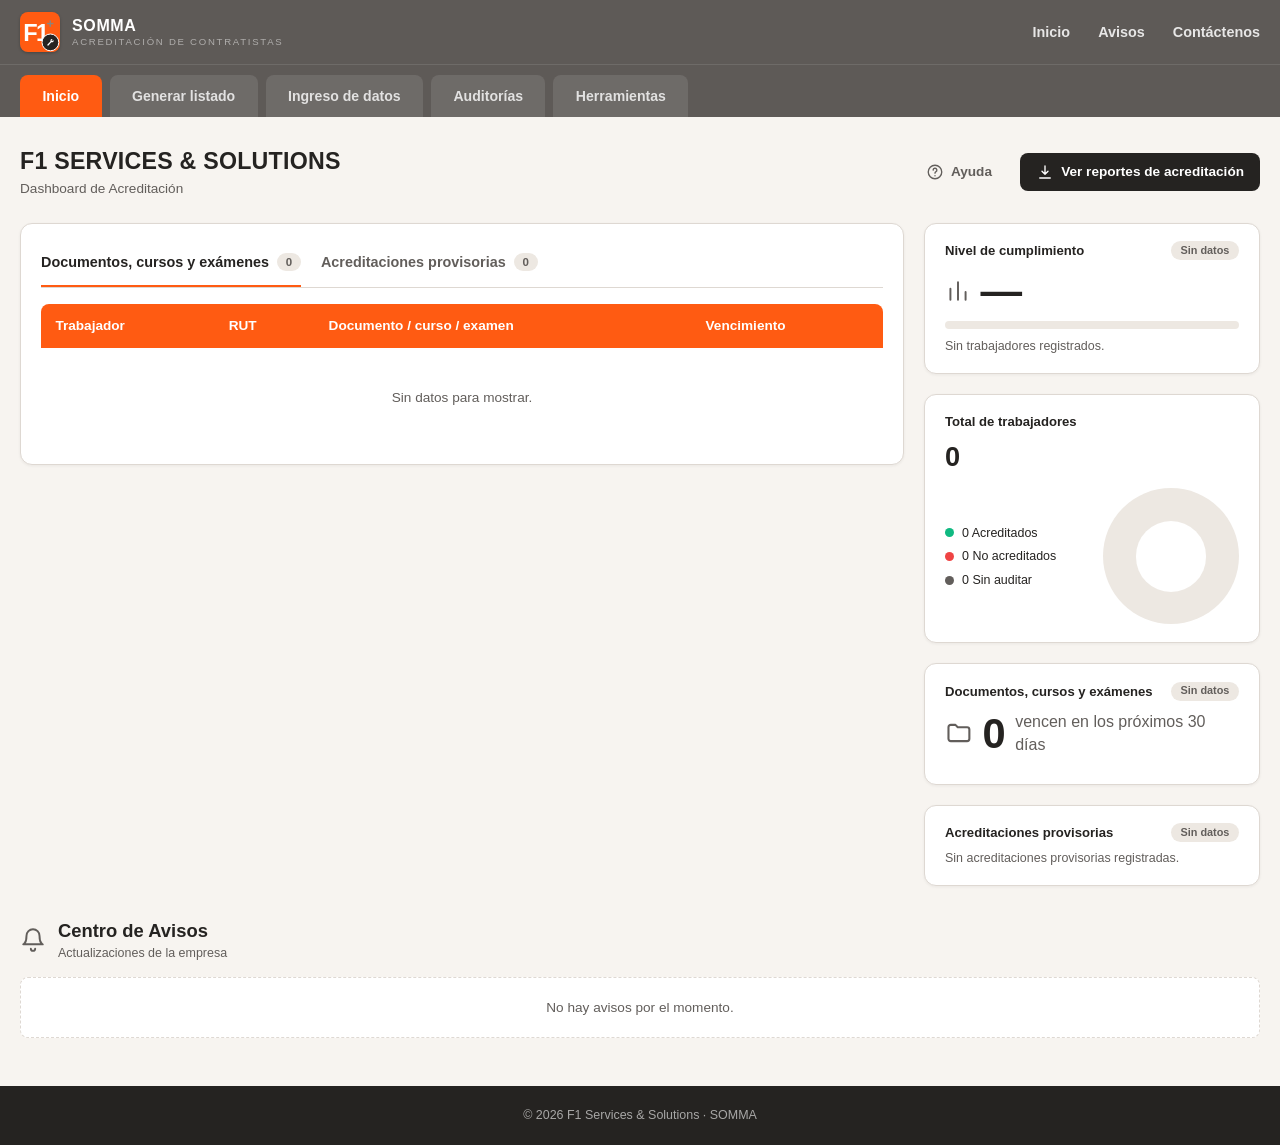
==== index.html @ 32b2124d "Agrega página Ingreso de trabajadores con formulario validado Formulario con apellidos, nombres, DNI" ====
<!doctype html>
<html lang="es">
<head>
  <meta charset="utf-8">
  <meta name="viewport" content="width=device-width, initial-scale=1">
  <title>SOMMA | Dashboard de Acreditación</title>
  <meta name="description" content="Dashboard de acreditación de F1 Services & Solutions.">
  <link rel="icon" href="assets/logo.svg" type="image/svg+xml">
  <link rel="stylesheet" href="css/styles.css">
</head>
<body>
  <header class="topbar">
    <div class="topbar-inner">
      <a class="brand" href="#inicio">
        <img src="assets/logo.svg" alt="F1+" width="40" height="40">
        <span class="brand-text">
          <strong>SOMMA</strong>
          <small>Acreditación de contratistas</small>
        </span>
      </a>
      <button class="menu-toggle" aria-label="Abrir menú" aria-expanded="false" aria-controls="menu">
        <svg viewBox="0 0 24 24" width="24" height="24" fill="none" stroke="currentColor" stroke-width="1.8" stroke-linecap="round"><path d="M4 7h16M4 12h16M4 17h16"/></svg>
      </button>
      <nav class="toplinks" aria-label="Enlaces generales">
        <a href="#inicio">Inicio</a>
        <a href="#avisos">Avisos</a>
        <a href="#contacto">Contáctenos</a>
      </nav>
    </div>
    <nav class="tabsbar" id="menu" aria-label="Menú principal">
      <a href="#inicio" class="tab active" aria-current="page">Inicio</a>
      <a href="generar-listado.html" class="tab">Generar listado</a>
      <a href="ingreso-datos.html" class="tab">Ingreso de datos</a>
      <a href="#" class="tab">Auditorías</a>
      <a href="#" class="tab">Herramientas</a>
    </nav>
  </header>

  <main id="inicio">
    <div class="page-head">
      <div>
        <h1>F1 SERVICES &amp; SOLUTIONS</h1>
        <p>Dashboard de Acreditación</p>
      </div>
      <div class="page-actions">
        <button type="button" class="btn-ghost" id="btn-ayuda">
          <svg viewBox="0 0 24 24" width="18" height="18" fill="none" stroke="currentColor" stroke-width="1.8" stroke-linecap="round" stroke-linejoin="round"><circle cx="12" cy="12" r="9"/><path d="M9.5 9.5a2.5 2.5 0 1 1 3.5 2.3c-.7.4-1 .9-1 1.7M12 17h.01"/></svg>
          Ayuda
        </button>
        <button type="button" class="btn-dark" id="btn-reportes">
          <svg viewBox="0 0 24 24" width="18" height="18" fill="none" stroke="currentColor" stroke-width="1.8" stroke-linecap="round" stroke-linejoin="round"><path d="M12 4v11m0 0-4-4m4 4 4-4M5 20h14"/></svg>
          Ver reportes de acreditación
        </button>
      </div>
    </div>

    <div class="grid">
      <section class="card main-card" aria-labelledby="tab-docs">
        <div class="tabs" role="tablist">
          <button role="tab" id="tab-docs" class="tabbtn active" aria-selected="true" aria-controls="panel-docs">
            Documentos, cursos y exámenes <span class="pill pill-red" id="count-docs">0</span>
          </button>
          <button role="tab" id="tab-prov" class="tabbtn" aria-selected="false" aria-controls="panel-prov">
            Acreditaciones provisorias <span class="pill pill-muted" id="count-prov">0</span>
          </button>
        </div>

        <div id="panel-docs" role="tabpanel" aria-labelledby="tab-docs">
          <div class="table-wrap">
            <table>
              <thead>
                <tr><th>Trabajador</th><th>RUT</th><th>Documento / curso / examen</th><th>Vencimiento</th></tr>
              </thead>
              <tbody id="docs-body"></tbody>
            </table>
          </div>
        </div>

        <div id="panel-prov" role="tabpanel" aria-labelledby="tab-prov" hidden>
          <p class="empty">No hay acreditaciones provisorias pendientes.</p>
        </div>
      </section>

      <aside class="side" aria-label="Indicadores">
        <article class="card kpi">
          <header><h2>Nivel de cumplimiento</h2><span class="badge" id="nivel-badge"></span></header>
          <div class="kpi-big">
            <svg viewBox="0 0 24 24" width="26" height="26" fill="none" stroke="currentColor" stroke-width="1.8" stroke-linecap="round" aria-hidden="true"><path d="M5 20V10M12 20V4M19 20v-7"/></svg>
            <strong id="nivel-valor">0%</strong>
          </div>
          <div class="bar" role="progressbar" aria-label="Nivel de cumplimiento" aria-valuemin="0" aria-valuemax="100" id="nivel-bar"><span id="nivel-fill"></span></div>
          <p class="muted small" id="nivel-detalle"></p>
        </article>

        <article class="card kpi">
          <h2>Total de trabajadores</h2>
          <p class="kpi-num" id="total-trab">0</p>
          <div class="donut-row">
            <ul class="legend" id="legend"></ul>
            <div class="donut" id="donut" role="img" aria-label="Distribución de trabajadores"></div>
          </div>
        </article>

        <article class="card kpi">
          <header><h2>Documentos, cursos y exámenes</h2><span class="badge sin-datos" id="docs-badge">Sin datos</span></header>
          <div class="kpi-big">
            <svg viewBox="0 0 24 24" width="28" height="28" fill="none" stroke="currentColor" stroke-width="1.8" stroke-linecap="round" stroke-linejoin="round" aria-hidden="true"><path d="M3 7a2 2 0 0 1 2-2h4l2 2h8a2 2 0 0 1 2 2v8a2 2 0 0 1-2 2H5a2 2 0 0 1-2-2V7Z"/></svg>
            <strong id="docs-total">0</strong>
            <span class="muted">vencen en los próximos 30 días</span>
          </div>
          <p class="alert" id="docs-alert"></p>
        </article>

        <article class="card kpi">
          <header><h2>Acreditaciones provisorias</h2><span class="badge sin-datos">Sin datos</span></header>
          <p class="muted small">Sin acreditaciones provisorias registradas.</p>
        </article>
      </aside>
    </div>

    <section class="avisos" id="avisos" aria-labelledby="avisos-title">
      <div class="avisos-head">
        <svg viewBox="0 0 24 24" width="26" height="26" fill="none" stroke="currentColor" stroke-width="1.8" stroke-linecap="round" stroke-linejoin="round" aria-hidden="true"><path d="M6 8a6 6 0 1 1 12 0c0 7 3 8 3 8H3s3-1 3-8M10 20a2 2 0 0 0 4 0"/></svg>
        <div>
          <h2 id="avisos-title">Centro de Avisos</h2>
          <p class="muted small">Actualizaciones de la empresa</p>
        </div>
      </div>
      <ul class="aviso-list" id="aviso-list"></ul>
    </section>
  </main>

  <footer class="footer" id="contacto">
    <p>&copy; <span id="year"></span> F1 Services &amp; Solutions · SOMMA</p>
  </footer>

  <script src="js/common.js"></script>
  <script src="js/main.js"></script>
</body>
</html>
---- css/styles.css ----
/* Paleta tomada de inventario-ti (F1+) */
:root {
  --f1-orange: #ff5b12;
  --f1-orange-dark: #e14e08;
  --f1-ink: #252321;
  --f1-stone: #625e5b;
  --f1-stone-dark: #5e5a57;
  --f1-cream: #f7f4f0;
  --f1-border: #ded8d2;
  --f1-blue: #68aadf;
  --f1-tag: #ede8e2;

  /* Tonos de estado usados en inventario-ti */
  --ok: #10b981;
  --ok-bg: #d1fae5;
  --ok-text: #047857;
  --warn-bg: #fef3c7;
  --warn-text: #b45309;
  --bad: #ef4444;
  --bad-text: #b91c1c;
  --bad-bg: #fee2e2;
  --bad-soft: #fef2f2;
  --bad-border: #fee2e2;
}

* { box-sizing: border-box; }

body {
  margin: 0;
  background: var(--f1-cream);
  color: var(--f1-ink);
  font-family: Arial, Helvetica, sans-serif;
  line-height: 1.45;
}

h1, h2, p, ul { margin: 0; }
ul { padding: 0; list-style: none; }
button { font: inherit; cursor: pointer; }
a { color: inherit; }

.muted { color: var(--f1-stone); }
.small { font-size: 0.78rem; }

/* ---------- Cabecera ---------- */
.topbar { background: var(--f1-stone-dark); color: #fff; }
.topbar-inner {
  display: flex;
  align-items: center;
  justify-content: space-between;
  gap: 1rem;
  max-width: 80rem;
  margin: 0 auto;
  padding: 0.75rem 1.25rem;
}
.brand { display: flex; align-items: center; gap: 0.75rem; text-decoration: none; }
.brand img { border-radius: 8px; box-shadow: 0 1px 3px rgba(0, 0, 0, 0.25); }
.brand-text { display: grid; line-height: 1.15; }
.brand-text strong { font-size: 1rem; font-weight: 900; letter-spacing: 0.04em; }
.brand-text small { font-size: 0.6rem; text-transform: uppercase; letter-spacing: 0.18em; color: rgba(255, 255, 255, 0.5); }

.toplinks { display: flex; gap: 1.75rem; }
.toplinks a { color: rgba(255, 255, 255, 0.85); text-decoration: none; font-size: 0.9rem; font-weight: 600; }
.toplinks a:hover { color: #fff; }

.menu-toggle { display: none; background: none; border: 0; color: #fff; padding: 0.25rem; }

.tabsbar {
  display: flex;
  gap: 0.5rem;
  max-width: 80rem;
  margin: 0 auto;
  padding: 0 1.25rem;
  overflow-x: auto;
  border-top: 1px solid rgba(255, 255, 255, 0.1);
}
.tab {
  padding: 0.7rem 1.4rem;
  margin-top: 0.6rem;
  border-radius: 8px 8px 0 0;
  background: rgba(255, 255, 255, 0.1);
  color: rgba(255, 255, 255, 0.8);
  text-decoration: none;
  font-size: 0.88rem;
  font-weight: 600;
  white-space: nowrap;
}
.tab:hover { background: rgba(255, 255, 255, 0.18); color: #fff; }
.tab.active { background: var(--f1-orange); color: #fff; }

/* ---------- Página ---------- */
main { max-width: 80rem; margin: 0 auto; padding: 1.75rem 1.25rem 3rem; }

.page-head {
  display: flex;
  flex-wrap: wrap;
  align-items: center;
  justify-content: space-between;
  gap: 1rem;
  margin-bottom: 1.5rem;
}
.page-head h1 { font-size: 1.45rem; font-weight: 800; letter-spacing: 0.01em; }
.page-head p { color: var(--f1-stone); font-size: 0.85rem; }
.demo-tag {
  display: inline-block;
  margin-left: 0.5rem;
  padding: 0.15rem 0.55rem;
  border-radius: 999px;
  background: var(--f1-tag);
  color: var(--f1-stone);
  font-size: 0.65rem;
  font-weight: 700;
  letter-spacing: 0.06em;
  text-transform: uppercase;
  vertical-align: middle;
}
.page-actions { display: flex; flex-wrap: wrap; align-items: center; gap: 0.75rem; }

.btn-ghost, .btn-dark {
  display: inline-flex;
  align-items: center;
  gap: 0.45rem;
  padding: 0.6rem 1rem;
  border-radius: 8px;
  border: 0;
  font-size: 0.85rem;
  font-weight: 600;
}
.btn-ghost { background: transparent; color: var(--f1-stone); }
.btn-ghost:hover { color: var(--f1-ink); }
.btn-dark { background: var(--f1-ink); color: #fff; }
.btn-dark:hover { background: var(--f1-orange); }

.grid { display: grid; grid-template-columns: minmax(0, 1fr) 21rem; gap: 1.25rem; align-items: start; }

.card {
  background: #fff;
  border: 1px solid var(--f1-border);
  border-radius: 12px;
  box-shadow: 0 1px 3px rgba(37, 35, 33, 0.06);
}

/* ---------- Tabla ---------- */
.main-card { padding: 1.25rem 1.25rem 1rem; }

.tabs { display: flex; gap: 1.25rem; border-bottom: 1px solid var(--f1-border); margin-bottom: 1rem; overflow-x: auto; }
.tabbtn {
  display: inline-flex;
  align-items: center;
  gap: 0.5rem;
  padding: 0.5rem 0 0.8rem;
  background: none;
  border: 0;
  border-bottom: 2px solid transparent;
  color: var(--f1-stone);
  font-size: 0.9rem;
  font-weight: 600;
  white-space: nowrap;
}
.tabbtn.active { color: var(--f1-ink); border-bottom-color: var(--f1-orange); }

.pill { padding: 0.05rem 0.55rem; border-radius: 999px; font-size: 0.72rem; font-weight: 700; }
.pill-red { background: var(--bad-bg); color: var(--bad-text); }
.pill-green { background: var(--ok-bg); color: var(--ok-text); }
.pill-muted { background: var(--f1-tag); color: var(--f1-stone); }

.table-wrap { overflow-x: auto; border-radius: 8px; }
table { width: 100%; border-collapse: collapse; font-size: 0.85rem; min-width: 36rem; }
thead th {
  padding: 0.75rem 0.9rem;
  background: var(--f1-orange);
  color: #fff;
  text-align: left;
  font-weight: 700;
}
tbody td { padding: 0.7rem 0.9rem; border-bottom: 1px solid var(--f1-tag); }
tbody tr:nth-child(even) { background: var(--f1-cream); }
tbody tr:hover { background: var(--f1-tag); }
td.worker { font-weight: 700; }
td.due { font-weight: 700; color: var(--bad-text); }
td.due.warn { color: var(--warn-text); }
.empty-row td { padding: 2.5rem 0.9rem; text-align: center; color: var(--f1-stone); border-bottom: 0; }
.empty-row, .empty-row:hover { background: transparent !important; }
.aviso-vacio { padding: 1.25rem; text-align: center; color: var(--f1-stone); font-size: 0.85rem; background: #fff; border: 1px dashed var(--f1-border); border-radius: 8px; }
.empty { padding: 2rem 0.5rem; text-align: center; color: var(--f1-stone); }

/* ---------- Indicadores ---------- */
.side { display: grid; gap: 1.25rem; }
.kpi { padding: 1.1rem 1.25rem; }
.kpi header { display: flex; align-items: center; justify-content: space-between; gap: 0.5rem; margin-bottom: 0.4rem; }
.kpi h2 { font-size: 0.82rem; font-weight: 700; }
.kpi-big { display: flex; align-items: center; gap: 0.6rem; margin: 0.6rem 0; color: var(--f1-stone); }
.kpi-big strong { font-size: 2.6rem; line-height: 1; color: var(--f1-ink); }
.kpi-num { margin: 0.35rem 0 0.75rem; font-size: 1.7rem; font-weight: 800; }

.badge { padding: 0.1rem 0.6rem; border-radius: 999px; font-size: 0.68rem; font-weight: 600; }
.badge-red-soft, .badge.bajo { background: var(--bad-bg); color: var(--bad-text); }
.badge.medio { background: var(--warn-bg); color: var(--warn-text); }
.badge.alto, .badge-green { background: var(--ok-bg); color: var(--ok-text); }
.badge.sin-datos { background: var(--f1-tag); color: var(--f1-stone); }

.bar { height: 8px; border-radius: 999px; background: var(--f1-tag); overflow: hidden; margin-bottom: 0.5rem; }
.bar span { display: block; height: 100%; border-radius: 999px; background: var(--bad); transition: width 0.4s; }
.bar.medio span { background: #f59e0b; }
.bar.alto span { background: var(--ok); }

.donut-row { display: flex; align-items: center; justify-content: space-between; gap: 1rem; }
.legend { display: grid; gap: 0.35rem; font-size: 0.78rem; }
.legend li { display: flex; align-items: center; gap: 0.5rem; }
.legend i { width: 9px; height: 9px; border-radius: 50%; flex: none; }
.donut {
  position: relative;
  width: 8.5rem;
  height: 8.5rem;
  flex: none;
  border-radius: 50%;
}
.donut::after { content: ""; position: absolute; inset: 24%; border-radius: 50%; background: #fff; }

.alert {
  padding: 0.55rem 0.8rem;
  border: 1px solid var(--bad-border);
  border-radius: 6px;
  background: var(--bad-soft);
  color: var(--bad-text);
  font-size: 0.78rem;
}
.alert.hidden { display: none; }

/* ---------- Listado de trabajadores ---------- */
.title-row { display: flex; align-items: center; gap: 0.6rem; color: var(--f1-stone); }
.title-row h1 { color: var(--f1-ink); }

.filtros { position: relative; }
.btn-filtros {
  display: inline-flex;
  align-items: center;
  gap: 0.45rem;
  padding: 0.55rem 0.9rem;
  border: 0;
  border-radius: 8px;
  background: var(--f1-stone);
  color: #fff;
  font-size: 0.82rem;
  font-weight: 600;
}
.btn-filtros:hover { background: var(--f1-ink); }
.filtros-count { padding: 0 0.45rem; border-radius: 999px; background: var(--f1-orange); font-size: 0.7rem; }
.panel-filtros {
  position: absolute;
  right: 0;
  top: calc(100% + 0.5rem);
  z-index: 5;
  display: grid;
  gap: 0.8rem;
  width: 17rem;
  padding: 1rem;
  background: #fff;
  border: 1px solid var(--f1-border);
  border-radius: 10px;
  box-shadow: 0 8px 24px rgba(37, 35, 33, 0.14);
}
.panel-filtros[hidden] { display: none; }
.panel-filtros label { display: grid; gap: 0.25rem; font-size: 0.75rem; font-weight: 700; color: var(--f1-stone); }
.filtros-acciones { display: flex; justify-content: flex-end; }

.listado { padding: 1rem 1.25rem 1rem; }
.listado-tools { display: flex; flex-wrap: wrap; align-items: center; justify-content: space-between; gap: 0.75rem; margin-bottom: 0.9rem; font-size: 0.82rem; color: var(--f1-stone); }
.listado select, .listado input[type="search"], .panel-filtros select, .panel-filtros input[type="text"] {
  padding: 0.4rem 0.6rem;
  border: 1px solid var(--f1-border);
  border-radius: 6px;
  background: #fff;
  color: var(--f1-ink);
  font: inherit;
}
.listado input[type="search"] { margin-left: 0.4rem; min-width: 12rem; }
.listado select { margin: 0 0.35rem; }
.listado select:focus, .listado input:focus, .panel-filtros select:focus, .panel-filtros input:focus { outline: 2px solid var(--f1-orange); outline-offset: 0; border-color: transparent; }

.tabla-listado { min-width: 46rem; }
.tabla-listado thead th { white-space: nowrap; }
.col-check { width: 2.2rem; }
.sort { padding: 0; border: 0; background: none; color: inherit; font: inherit; font-weight: 700; display: inline-flex; gap: 0.3rem; align-items: center; }
.sort .arrow { font-size: 0.6rem; opacity: 0.9; min-width: 0.6rem; }

.estado { display: inline-block; padding: 0.12rem 0.55rem; border-radius: 4px; font-size: 0.7rem; font-weight: 700; white-space: nowrap; }
.estado.ok { background: var(--ok-bg); color: var(--ok-text); }
.estado.no { background: var(--bad-bg); color: var(--bad-text); }

.listado-pie { display: flex; flex-wrap: wrap; align-items: center; justify-content: space-between; gap: 0.75rem; margin-top: 0.9rem; }
.paginas { display: flex; align-items: center; gap: 0.75rem; }
.pag { padding: 0.4rem 0.9rem; border: 1px solid var(--f1-border); border-radius: 6px; background: #fff; color: var(--f1-ink); font-size: 0.8rem; font-weight: 600; }
.pag:hover:not(:disabled) { border-color: var(--f1-orange); color: var(--f1-orange-dark); }
.pag:disabled { opacity: 0.45; cursor: default; }

/* ---------- Formulario de ingreso ---------- */
.form-card { padding: 1.5rem 1.5rem 1.25rem; }
.form-section { padding-bottom: 1.25rem; margin-bottom: 1.25rem; border-bottom: 1px solid var(--f1-border); }
.form-section h2 { margin-bottom: 0.9rem; font-size: 1rem; color: var(--f1-ink); }

.form-grid { display: grid; grid-template-columns: repeat(4, minmax(0, 1fr)); gap: 1rem 1.25rem; }
.field { display: grid; align-content: start; gap: 0.3rem; }
.field.span-2 { grid-column: span 2; }
.field label { font-size: 0.75rem; font-weight: 700; color: var(--f1-stone); }
.req { color: var(--bad); }
.field input, .field select {
  width: 100%;
  padding: 0.6rem 0.7rem;
  border: 1px solid var(--f1-border);
  border-radius: 6px;
  background: #fff;
  color: var(--f1-ink);
  font: inherit;
  font-size: 0.88rem;
}
.field input:focus, .field select:focus { outline: 2px solid var(--f1-orange); outline-offset: 0; border-color: transparent; }
.field.invalid input, .field.invalid select { border-color: var(--bad); }
.field-error { min-height: 0; margin: 0; font-size: 0.72rem; color: var(--bad-text); }
.field-error:empty { display: none; }

.form-actions { display: flex; flex-wrap: wrap; align-items: center; justify-content: flex-end; gap: 0.75rem; }
.form-actions .form-status { margin-right: auto; font-size: 0.82rem; }
.btn-primary {
  padding: 0.65rem 1.3rem;
  border: 0;
  border-radius: 8px;
  background: var(--f1-orange);
  color: #fff;
  font-size: 0.88rem;
  font-weight: 700;
}
.btn-primary:hover { background: var(--f1-orange-dark); }
.form-status.ok { color: var(--ok-text); }
.form-status.error { color: var(--bad-text); }

/* ---------- Avisos ---------- */
.avisos { margin-top: 2rem; }
.avisos-head { display: flex; align-items: center; gap: 0.75rem; margin-bottom: 0.9rem; color: var(--f1-stone); }
.avisos-head h2 { color: var(--f1-ink); font-size: 1.15rem; }
.aviso-list { display: grid; gap: 0.75rem; }
.aviso {
  padding: 0.9rem 1.1rem;
  background: #fff;
  border: 1px solid var(--f1-border);
  border-left: 4px solid var(--f1-orange);
  border-radius: 8px;
}
.aviso h3 { margin: 0 0 0.2rem; font-size: 0.9rem; }
.aviso p { font-size: 0.82rem; color: var(--f1-stone); }
.aviso time { font-size: 0.7rem; color: var(--f1-stone); text-transform: uppercase; letter-spacing: 0.08em; }

.footer { padding: 1.25rem; text-align: center; background: var(--f1-ink); color: rgba(255, 255, 255, 0.6); font-size: 0.78rem; }

/* ---------- Responsive ---------- */
@media (max-width: 960px) {
  .form-grid { grid-template-columns: repeat(2, minmax(0, 1fr)); }
  .grid { grid-template-columns: minmax(0, 1fr); }
  .side { grid-template-columns: repeat(auto-fit, minmax(16rem, 1fr)); }
}

@media (max-width: 640px) {
  .menu-toggle { display: block; }
  .toplinks { display: none; }
  .tabsbar { display: none; flex-direction: column; gap: 0; padding: 0.5rem 1.25rem 0.75rem; }
  .tabsbar.open { display: flex; }
  .tab { margin-top: 0.25rem; border-radius: 8px; }
  .page-head h1 { font-size: 1.15rem; }
  .form-grid { grid-template-columns: minmax(0, 1fr); }
  .field.span-2 { grid-column: auto; }
  .form-card { padding: 1.1rem; }
  .form-actions .btn-primary { width: 100%; }
  .panel-filtros { right: auto; left: 0; width: min(17rem, calc(100vw - 2.5rem)); }
  .btn-dark { width: 100%; justify-content: center; }
}
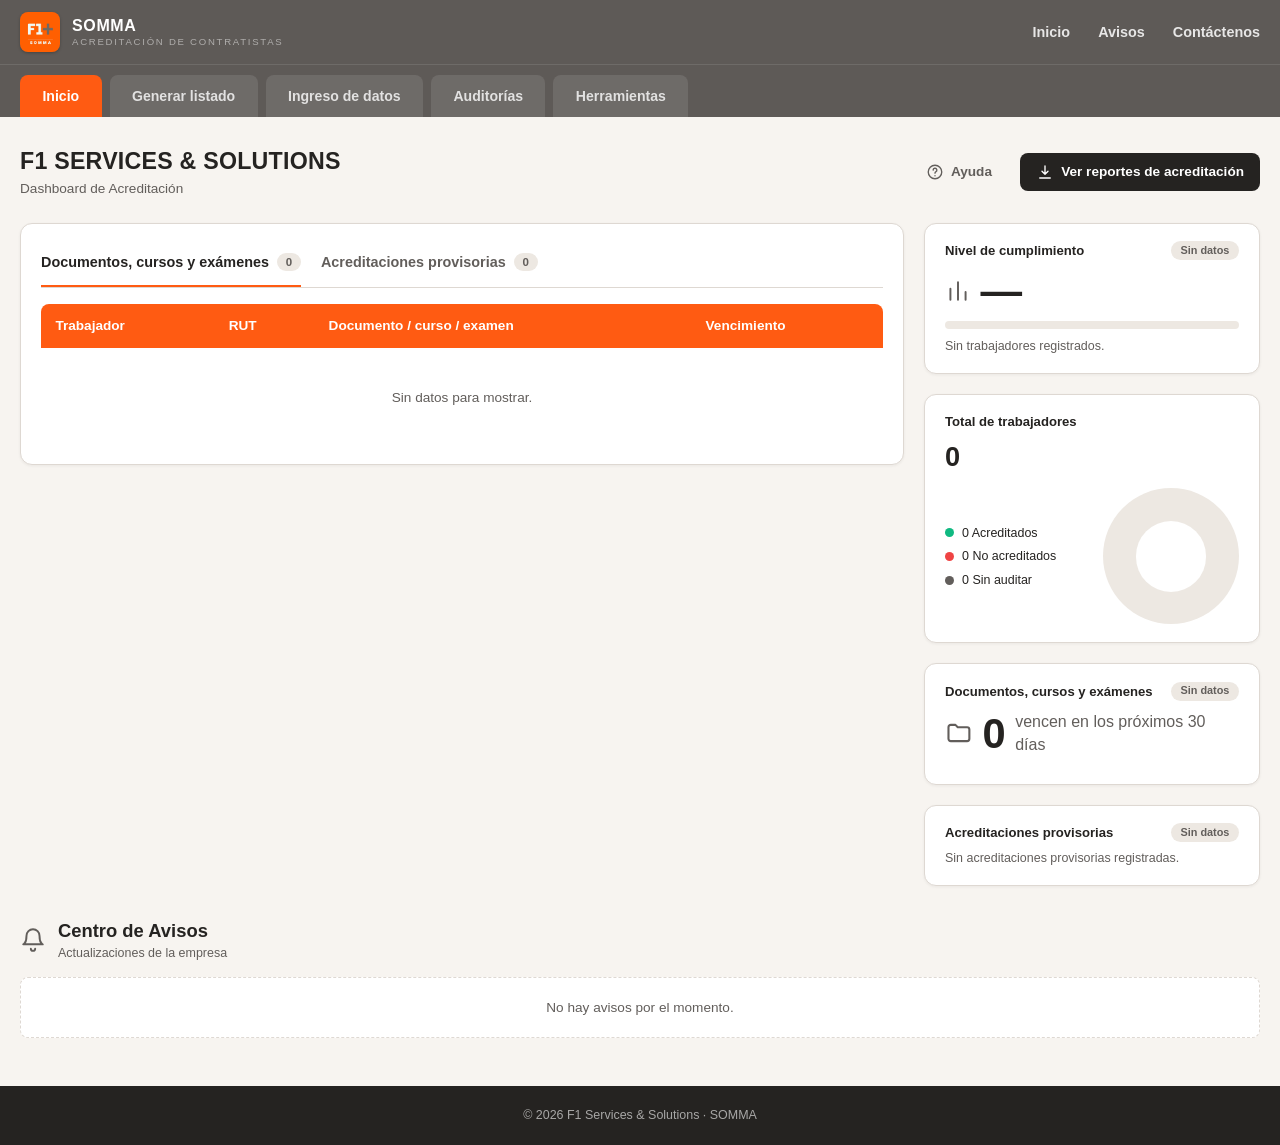
==== commit a0847681: "Cambia el logo y el favicon por la imagen F1+ SOMMA Reemplaza assets/logo.svg por assets/logo.png (2" ====
--- a/index.html
+++ b/index.html
@@ -5,14 +5,14 @@
   <meta name="viewport" content="width=device-width, initial-scale=1">
   <title>SOMMA | Dashboard de Acreditación</title>
   <meta name="description" content="Dashboard de acreditación de F1 Services & Solutions.">
-  <link rel="icon" href="assets/logo.svg" type="image/svg+xml">
+  <link rel="icon" href="assets/logo.png" type="image/png">
   <link rel="stylesheet" href="css/styles.css">
 </head>
 <body>
   <header class="topbar">
     <div class="topbar-inner">
       <a class="brand" href="#inicio">
-        <img src="assets/logo.svg" alt="F1+" width="40" height="40">
+        <img src="assets/logo.png" alt="F1+ SOMMA" width="40" height="40">
         <span class="brand-text">
           <strong>SOMMA</strong>
           <small>Acreditación de contratistas</small>
--- a/css/styles.css
+++ b/css/styles.css
@@ -283,6 +283,58 @@
 .sort { padding: 0; border: 0; background: none; color: inherit; font: inherit; font-weight: 700; display: inline-flex; gap: 0.3rem; align-items: center; }
 .sort .arrow { font-size: 0.6rem; opacity: 0.9; min-width: 0.6rem; }
 
+.nombre-btn { padding: 0; border: 0; background: none; color: inherit; font: inherit; font-weight: 700; text-align: left; }
+.nombre-btn:hover, .nombre-btn[aria-expanded="true"] { color: var(--f1-orange-dark); }
+.nombre-btn .caret { font-size: 0.7rem; color: var(--f1-stone); }
+.nombre-btn:focus-visible { outline: 2px solid var(--f1-orange); outline-offset: 2px; border-radius: 3px; }
+
+.menu-acciones {
+  position: absolute;
+  z-index: 20;
+  min-width: 13.5rem;
+  padding: 0.3rem;
+  background: #fff;
+  border: 1px solid var(--f1-border);
+  border-radius: 8px;
+  box-shadow: 0 8px 24px rgba(37, 35, 33, 0.16);
+}
+.menu-acciones[hidden] { display: none; }
+.menu-item {
+  display: flex;
+  align-items: center;
+  gap: 0.6rem;
+  width: 100%;
+  padding: 0.55rem 0.7rem;
+  border: 0;
+  border-radius: 6px;
+  background: none;
+  color: var(--f1-ink);
+  font-size: 0.83rem;
+  text-align: left;
+}
+.menu-item svg { color: var(--f1-stone); flex: none; }
+.menu-item:hover, .menu-item:focus-visible { background: var(--f1-cream); outline: none; color: var(--f1-orange-dark); }
+.menu-item:hover svg, .menu-item:focus-visible svg { color: var(--f1-orange-dark); }
+.menu-item + .menu-item { border-top: 1px solid var(--f1-tag); border-radius: 0; }
+
+.toast {
+  position: fixed;
+  left: 50%;
+  bottom: 1.5rem;
+  z-index: 30;
+  max-width: calc(100vw - 2rem);
+  padding: 0.7rem 1.1rem;
+  border-radius: 8px;
+  background: var(--f1-ink);
+  color: #fff;
+  font-size: 0.82rem;
+  opacity: 0;
+  pointer-events: none;
+  transform: translate(-50%, 0.5rem);
+  transition: opacity 0.2s, transform 0.2s;
+}
+.toast.visible { opacity: 1; transform: translate(-50%, 0); }
+
 .estado { display: inline-block; padding: 0.12rem 0.55rem; border-radius: 4px; font-size: 0.7rem; font-weight: 700; white-space: nowrap; }
 .estado.ok { background: var(--ok-bg); color: var(--ok-text); }
 .estado.no { background: var(--bad-bg); color: var(--bad-text); }
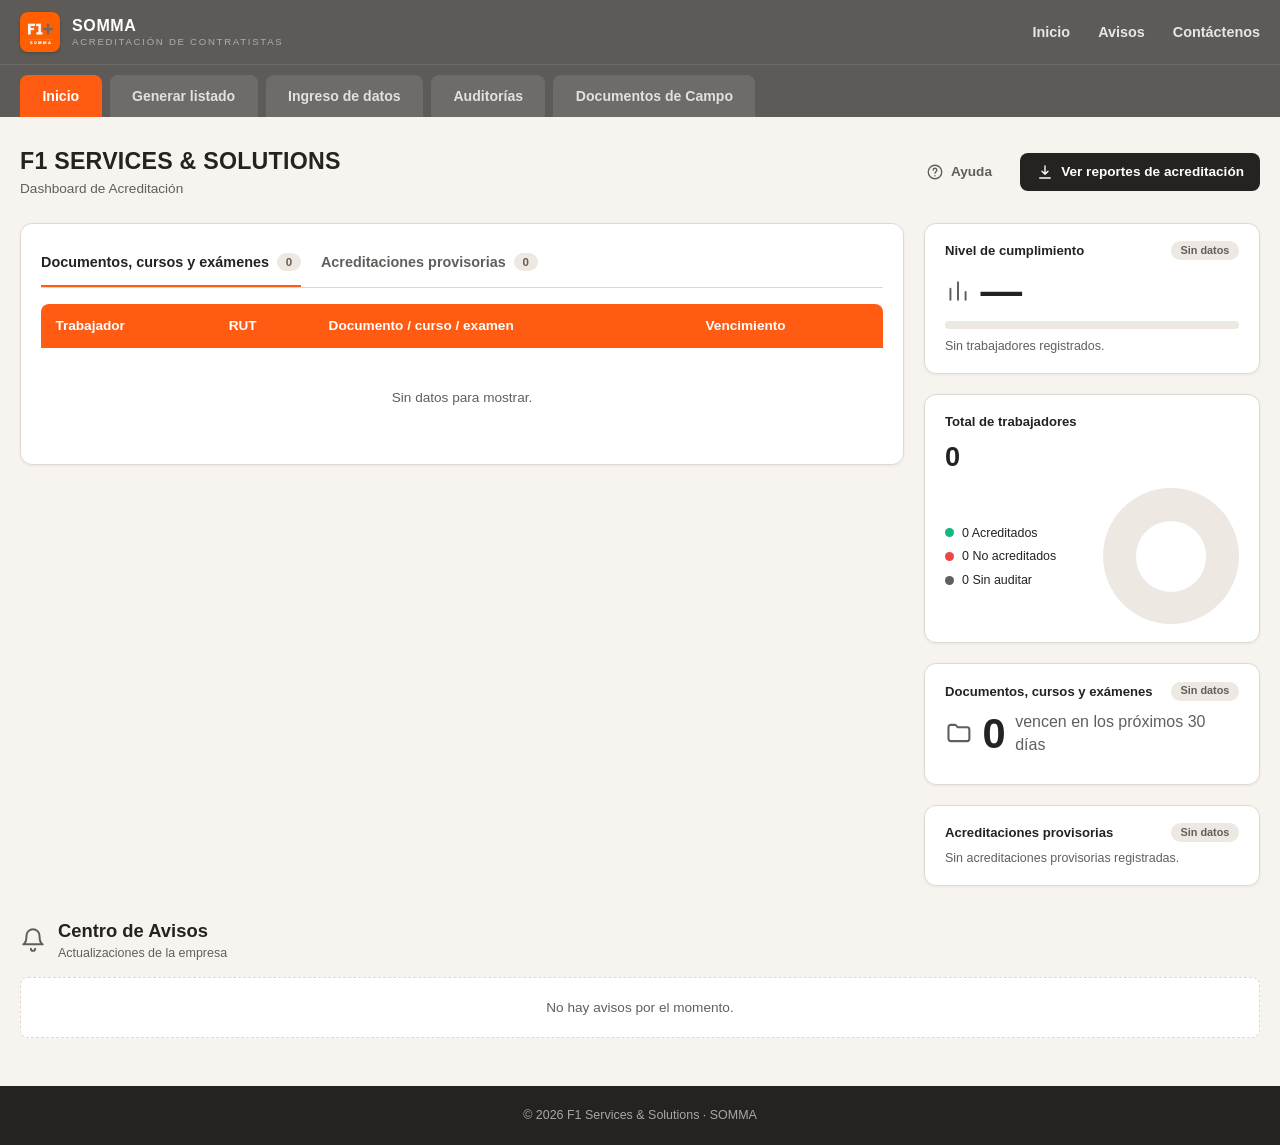
==== commit 359388a1: "Renombra Herramientas a Documentos de Campo y agrega la página en blanco Co-Authored-By: Claude Sonn" ====
--- a/index.html
+++ b/index.html
@@ -32,7 +32,7 @@
       <a href="generar-listado.html" class="tab">Generar listado</a>
       <a href="ingreso-datos.html" class="tab">Ingreso de datos</a>
       <a href="#" class="tab">Auditorías</a>
-      <a href="#" class="tab">Herramientas</a>
+      <a href="documentos-campo.html" class="tab">Documentos de Campo</a>
     </nav>
   </header>
 
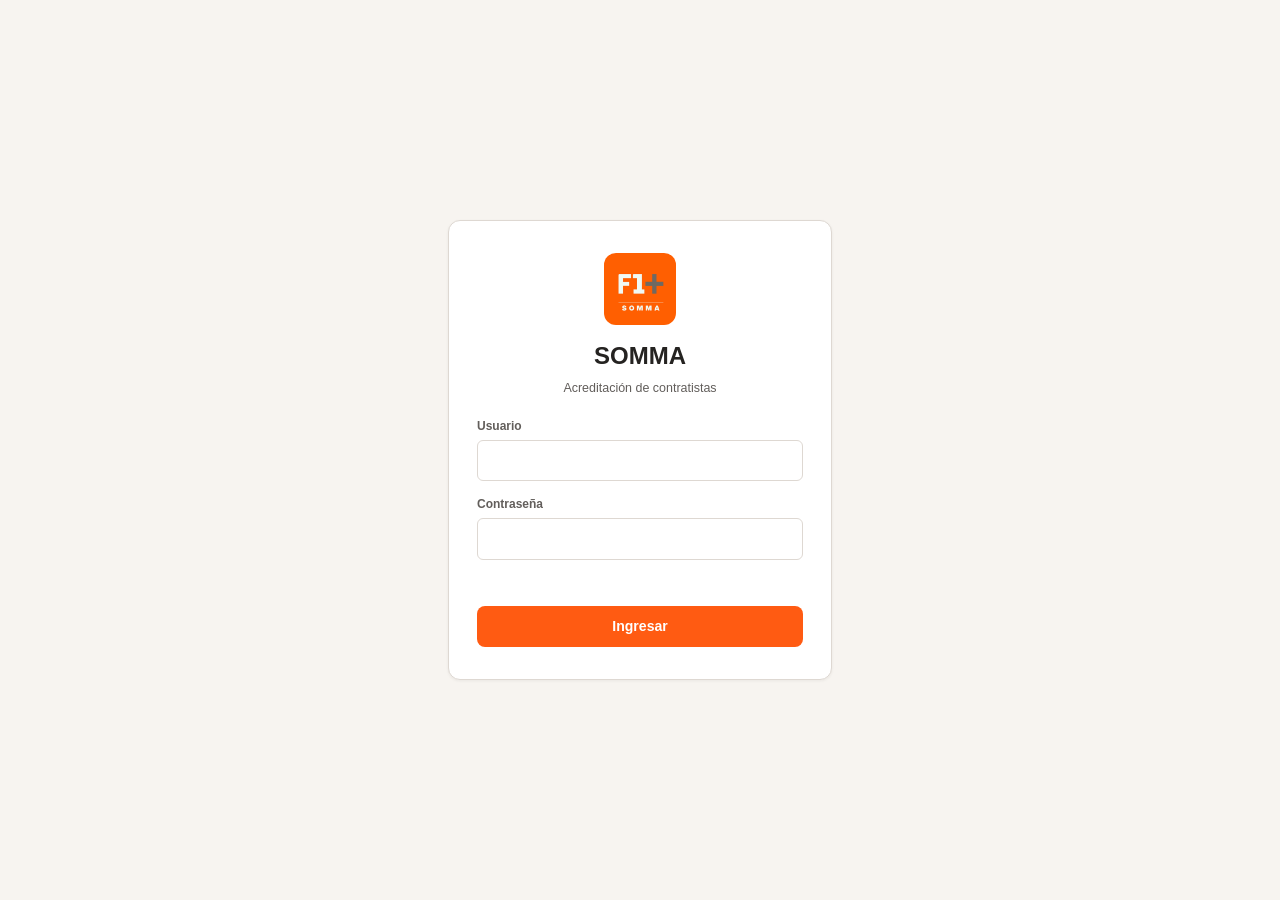
==== commit 143471c2: "Agrega login con usuario y contraseña (Supabase Auth) y acceso por contrata Co-Authored-By: Claude S" ====
--- a/index.html
+++ b/index.html
@@ -7,6 +7,8 @@
   <meta name="description" content="Dashboard de acreditación de F1 Services & Solutions.">
   <link rel="icon" href="assets/logo.png" type="image/png">
   <link rel="stylesheet" href="css/styles.css">
+  <script src="js/supabase.js"></script>
+  <script>requerirSesion();</script>
 </head>
 <body>
   <header class="topbar">
--- a/css/styles.css
+++ b/css/styles.css
@@ -424,3 +424,30 @@
   .panel-filtros { right: auto; left: 0; width: min(17rem, calc(100vw - 2.5rem)); }
   .btn-dark { width: 100%; justify-content: center; }
 }
+
+/* ---------- Documentos de campo ---------- */
+.docs-ayuda { margin: -0.4rem 0 0.9rem; }
+#sec-docs { border-bottom: 0; margin-bottom: 0.5rem; }
+.field input[type="file"] { padding: 0.45rem 0.6rem; background: var(--f1-cream); }
+.field.invalid input[type="file"] { border-color: var(--bad); }
+.field input[type="file"]::file-selector-button {
+  margin-right: 0.7rem; padding: 0.35rem 0.7rem; border: 0; border-radius: 5px;
+  background: var(--f1-ink); color: #fff; font: inherit; font-size: 0.8rem; font-weight: 600; cursor: pointer;
+}
+.field input[type="file"]::file-selector-button:hover { background: var(--f1-orange); }
+
+/* ---------- Inicio de sesión ---------- */
+.login-body { min-height: 100vh; display: grid; place-items: center; background: var(--f1-cream); }
+.login-main { width: 100%; padding: 1.5rem 1rem; }
+.login-card { display: grid; gap: 0.9rem; width: min(24rem, 100%); margin: 0 auto; padding: 2rem 1.75rem; text-align: center; }
+.login-card img { margin: 0 auto; border-radius: 12px; }
+.login-card h1 { margin: 0; font-size: 1.5rem; color: var(--f1-ink); }
+.login-card .muted { margin: -0.6rem 0 0.4rem; }
+.login-card .field { text-align: left; }
+.login-card .form-status { min-height: 1.1rem; margin: 0; font-size: 0.82rem; }
+.login-card .btn-primary { width: 100%; }
+.login-card .btn-primary:disabled { opacity: 0.6; cursor: wait; }
+.sesion-usuario { color: #fff; display: inline-flex; align-items: center; gap: 0.75rem; }
+.sesion-usuario span { font-size: 0.85rem; opacity: 0.85; }
+.sesion-usuario button { padding: 0; border: 0; background: none; color: inherit; font: inherit; font-weight: 600; cursor: pointer; }
+.sesion-usuario button:hover { color: var(--f1-orange); }
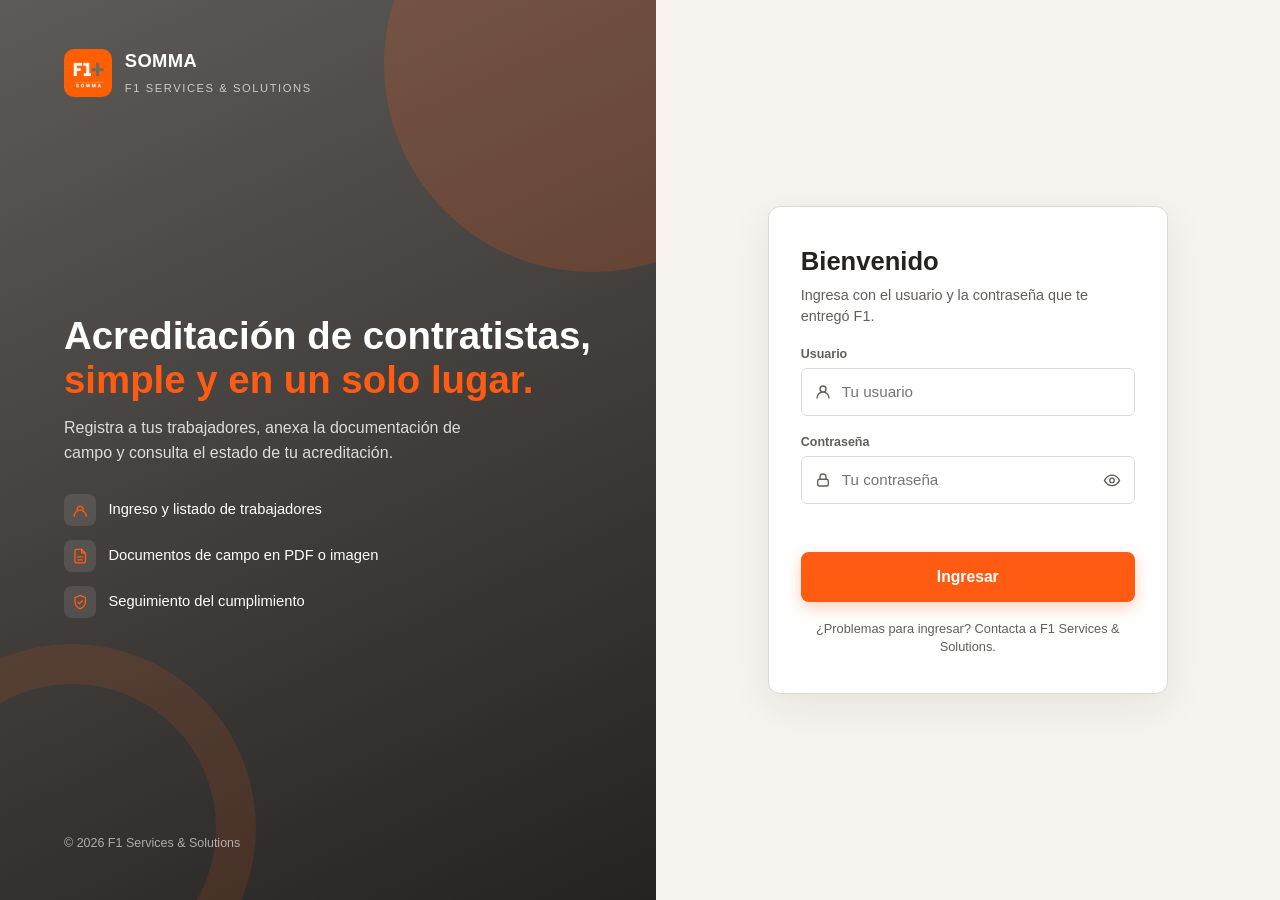
==== commit 499b0b24: "Dashboard con datos reales y vista global para el administrador; columna Contrata en el listado Co-A" ====
--- a/index.html
+++ b/index.html
@@ -42,7 +42,7 @@
     <div class="page-head">
       <div>
         <h1>F1 SERVICES &amp; SOLUTIONS</h1>
-        <p>Dashboard de Acreditación</p>
+        <p id="dash-subtitulo">Dashboard de Acreditación</p>
       </div>
       <div class="page-actions">
         <button type="button" class="btn-ghost" id="btn-ayuda">
@@ -120,6 +120,19 @@
       </aside>
     </div>
 
+    <section class="card resumen-contratas" id="resumen-contratas" aria-labelledby="resumen-titulo" hidden>
+      <h2 id="resumen-titulo">Resumen por contrata</h2>
+      <p class="muted small">Datos de todas las contratas registradas.</p>
+      <div class="table-wrap">
+        <table class="tabla-listado">
+          <thead>
+            <tr><th>Contrata</th><th>Trabajadores</th><th>Acreditados</th><th>No acreditados</th><th>Cumplimiento</th><th>Docs. de campo</th></tr>
+          </thead>
+          <tbody id="resumen-body"></tbody>
+        </table>
+      </div>
+    </section>
+
     <section class="avisos" id="avisos" aria-labelledby="avisos-title">
       <div class="avisos-head">
         <svg viewBox="0 0 24 24" width="26" height="26" fill="none" stroke="currentColor" stroke-width="1.8" stroke-linecap="round" stroke-linejoin="round" aria-hidden="true"><path d="M6 8a6 6 0 1 1 12 0c0 7 3 8 3 8H3s3-1 3-8M10 20a2 2 0 0 0 4 0"/></svg>
--- a/css/styles.css
+++ b/css/styles.css
@@ -437,17 +437,115 @@
 .field input[type="file"]::file-selector-button:hover { background: var(--f1-orange); }
 
 /* ---------- Inicio de sesión ---------- */
-.login-body { min-height: 100vh; display: grid; place-items: center; background: var(--f1-cream); }
-.login-main { width: 100%; padding: 1.5rem 1rem; }
-.login-card { display: grid; gap: 0.9rem; width: min(24rem, 100%); margin: 0 auto; padding: 2rem 1.75rem; text-align: center; }
-.login-card img { margin: 0 auto; border-radius: 12px; }
-.login-card h1 { margin: 0; font-size: 1.5rem; color: var(--f1-ink); }
-.login-card .muted { margin: -0.6rem 0 0.4rem; }
-.login-card .field { text-align: left; }
-.login-card .form-status { min-height: 1.1rem; margin: 0; font-size: 0.82rem; }
-.login-card .btn-primary { width: 100%; }
-.login-card .btn-primary:disabled { opacity: 0.6; cursor: wait; }
 .sesion-usuario { color: #fff; display: inline-flex; align-items: center; gap: 0.75rem; }
 .sesion-usuario span { font-size: 0.85rem; opacity: 0.85; }
 .sesion-usuario button { padding: 0; border: 0; background: none; color: inherit; font: inherit; font-weight: 600; cursor: pointer; }
 .sesion-usuario button:hover { color: var(--f1-orange); }
+
+/* Login: panel de marca + formulario */
+.login-body { min-height: 100vh; background: var(--f1-cream); }
+.login-layout { display: grid; grid-template-columns: minmax(0, 1.05fr) minmax(0, 1fr); min-height: 100vh; }
+.login-brand {
+  position: relative; display: flex; flex-direction: column; justify-content: space-between; gap: 2rem;
+  padding: 3rem clamp(2rem, 5vw, 4.5rem); color: #fff; overflow: hidden;
+  background: linear-gradient(155deg, var(--f1-stone-dark) 0%, var(--f1-ink) 100%);
+}
+.login-brand::before, .login-brand::after { content: ""; position: absolute; border-radius: 50%; pointer-events: none; }
+.login-brand::before { width: 26rem; height: 26rem; right: -9rem; top: -9rem; background: var(--f1-orange); opacity: 0.18; }
+.login-brand::after { width: 18rem; height: 18rem; left: -7rem; bottom: -7rem; border: 2.5rem solid var(--f1-orange); opacity: 0.12; }
+.login-brand > * { position: relative; z-index: 1; }
+.login-marca { display: flex; align-items: center; gap: 0.8rem; }
+.login-marca img { border-radius: 10px; }
+.login-marca strong { display: block; font-size: 1.15rem; letter-spacing: 0.02em; }
+.login-marca small { font-size: 0.7rem; letter-spacing: 0.14em; text-transform: uppercase; opacity: 0.7; }
+.login-mensaje h2 { margin: 0 0 0.9rem; font-size: clamp(1.7rem, 3vw, 2.4rem); line-height: 1.15; font-weight: 800; }
+.login-mensaje h2 span { color: var(--f1-orange); }
+.login-mensaje > p { max-width: 28rem; margin: 0 0 1.75rem; line-height: 1.55; opacity: 0.82; }
+.login-puntos { display: grid; gap: 0.85rem; margin: 0; padding: 0; list-style: none; }
+.login-puntos li { display: flex; align-items: center; gap: 0.75rem; font-size: 0.92rem; }
+.login-puntos svg {
+  flex: none; box-sizing: content-box; padding: 0.45rem; border-radius: 8px;
+  background: rgba(255, 255, 255, 0.1); color: var(--f1-orange);
+}
+.login-pie { margin: 0; font-size: 0.78rem; opacity: 0.6; }
+
+.login-main { display: grid; place-items: center; padding: 2rem 1.25rem; }
+.login-card { width: min(25rem, 100%); display: grid; gap: 1.1rem; padding: 2.25rem 2rem; box-shadow: 0 12px 40px rgba(37, 35, 33, 0.08); }
+.login-card h1 { margin: 0; font-size: 1.6rem; color: var(--f1-ink); }
+.login-card > header p { margin: 0.3rem 0 0; font-size: 0.9rem; color: var(--f1-stone); }
+.login-card .field label { font-size: 0.78rem; }
+.input-icono { position: relative; }
+.input-icono > svg { position: absolute; left: 0.8rem; top: 50%; transform: translateY(-50%); color: var(--f1-stone); pointer-events: none; }
+.login-card .input-icono input { padding: 0.75rem 0.8rem 0.75rem 2.5rem; font-size: 0.95rem; }
+.login-card .input-icono input[type="password"], .login-card .input-icono input.visible { padding-right: 2.9rem; }
+.ver-clave {
+  position: absolute; right: 0.35rem; top: 50%; transform: translateY(-50%); display: grid; place-items: center;
+  width: 2.2rem; height: 2.2rem; border: 0; border-radius: 6px; background: none; color: var(--f1-stone); cursor: pointer;
+}
+.ver-clave:hover { color: var(--f1-orange); background: var(--f1-cream); }
+.login-card .form-status { min-height: 1.1rem; margin: -0.3rem 0 0; font-size: 0.83rem; }
+.login-card .btn-primary { width: 100%; padding: 0.85rem; font-size: 0.98rem; box-shadow: 0 6px 16px rgba(255, 91, 18, 0.28); }
+.login-card .btn-primary:disabled { opacity: 0.6; cursor: wait; }
+.login-ayuda { margin: 0; text-align: center; font-size: 0.8rem; color: var(--f1-stone); }
+
+@media (max-width: 860px) {
+  .login-layout { grid-template-columns: minmax(0, 1fr); min-height: 0; }
+  .login-brand { padding: 1.6rem 1.5rem 1.9rem; gap: 1rem; }
+  .login-mensaje > p, .login-puntos, .login-pie { display: none; }
+  .login-mensaje h2 { margin: 0; font-size: 1.4rem; }
+  .login-main { padding: 1.5rem 1rem 2.5rem; }
+  .login-card { padding: 1.75rem 1.4rem; }
+}
+.field input[readonly] { background: var(--f1-cream); color: var(--f1-stone); font-weight: 600; cursor: default; }
+.field input[readonly]:focus { outline: none; border-color: var(--f1-border); }
+
+/* Documentos de campo registrados */
+.registros { margin-top: 1.5rem; padding: 1.25rem 1.5rem; }
+.registros-head { display: flex; flex-wrap: wrap; align-items: center; justify-content: space-between; gap: 0.75rem; margin-bottom: 0.9rem; }
+.registros-head h2 { margin: 0; font-size: 1.05rem; color: var(--f1-ink); }
+.registros-head p { margin: 0.2rem 0 0; }
+.docs-chips { display: flex; flex-wrap: wrap; gap: 0.35rem; min-width: 14rem; }
+.chip-doc {
+  padding: 0.25rem 0.6rem; border: 1px solid var(--f1-border); border-radius: 999px; background: var(--f1-tag);
+  color: var(--f1-ink); font: inherit; font-size: 0.75rem; font-weight: 600; cursor: pointer;
+}
+.chip-doc:hover { background: var(--f1-orange); border-color: var(--f1-orange); color: #fff; }
+.chip-doc:disabled { opacity: 0.6; cursor: wait; }
+.estado.pend { background: #fef3c7; color: #b45309; }
+.btn-eliminar {
+  padding: 0.25rem 0.65rem; border: 1px solid var(--bad); border-radius: 6px; background: #fff;
+  color: var(--bad-text); font: inherit; font-size: 0.75rem; font-weight: 700; cursor: pointer;
+}
+.btn-eliminar:hover { background: var(--bad); color: #fff; }
+.btn-eliminar:disabled { opacity: 0.6; cursor: wait; }
+
+/* Ventanas de editar trabajador y estado de acreditación */
+.modal { width: min(46rem, calc(100vw - 2rem)); max-height: calc(100vh - 2rem); overflow: auto; padding: 1.5rem; border: 0; border-radius: 12px; box-shadow: 0 20px 60px rgba(37, 35, 33, 0.3); color: var(--f1-ink); }
+.modal::backdrop { background: rgba(37, 35, 33, 0.55); }
+.modal h2 { margin: 0 0 1rem; font-size: 1.1rem; }
+.modal-chico { width: min(24rem, calc(100vw - 2rem)); }
+.modal-grid { grid-template-columns: repeat(2, minmax(0, 1fr)); margin-bottom: 1rem; }
+.estado-nombre { margin: -0.4rem 0 1rem; font-weight: 700; }
+.modal .field select { width: 100%; padding: 0.6rem 0.7rem; border: 1px solid var(--f1-border); border-radius: 6px; background: #fff; font: inherit; font-size: 0.88rem; }
+.menu-item.peligro { color: var(--bad-text); }
+.menu-item.peligro:hover { background: var(--bad-bg); }
+@media (max-width: 640px) { .modal-grid { grid-template-columns: minmax(0, 1fr); } }
+
+/* Documentos del trabajador */
+.docs-contador { margin: -0.5rem 0 0.8rem; }
+.docs-lista { display: grid; gap: 0.5rem; margin-bottom: 0.8rem; }
+.doc-fila { display: flex; flex-wrap: wrap; align-items: center; justify-content: space-between; gap: 0.6rem; padding: 0.65rem 0.8rem; border: 1px solid var(--f1-border); border-radius: 8px; background: var(--f1-cream); }
+.doc-info { display: grid; gap: 0.1rem; min-width: 0; }
+.doc-info strong { font-size: 0.9rem; }
+.doc-estado { font-size: 0.75rem; color: var(--f1-stone); overflow-wrap: anywhere; }
+.doc-estado.cargado { color: var(--ok-text); font-weight: 600; }
+.doc-acciones { display: flex; flex-wrap: wrap; gap: 0.35rem; }
+.chip-doc.quitar:hover { background: var(--bad); border-color: var(--bad); }
+.doc-grupo { display: grid; gap: 0.5rem; padding: 0.7rem 0.8rem 0.8rem; border: 1px solid var(--f1-border); border-radius: 8px; }
+.doc-grupo-titulo { margin: 0; font-size: 0.78rem; font-weight: 700; letter-spacing: 0.04em; text-transform: uppercase; color: var(--f1-stone); }
+.doc-grupo .doc-fila { background: #fff; }
+
+/* Resumen por contrata (administrador) */
+.resumen-contratas { margin-top: 1.5rem; padding: 1.25rem 1.5rem; }
+.resumen-contratas h2 { margin: 0 0 0.2rem; font-size: 1.05rem; }
+.resumen-contratas .muted { margin: 0 0 0.9rem; }
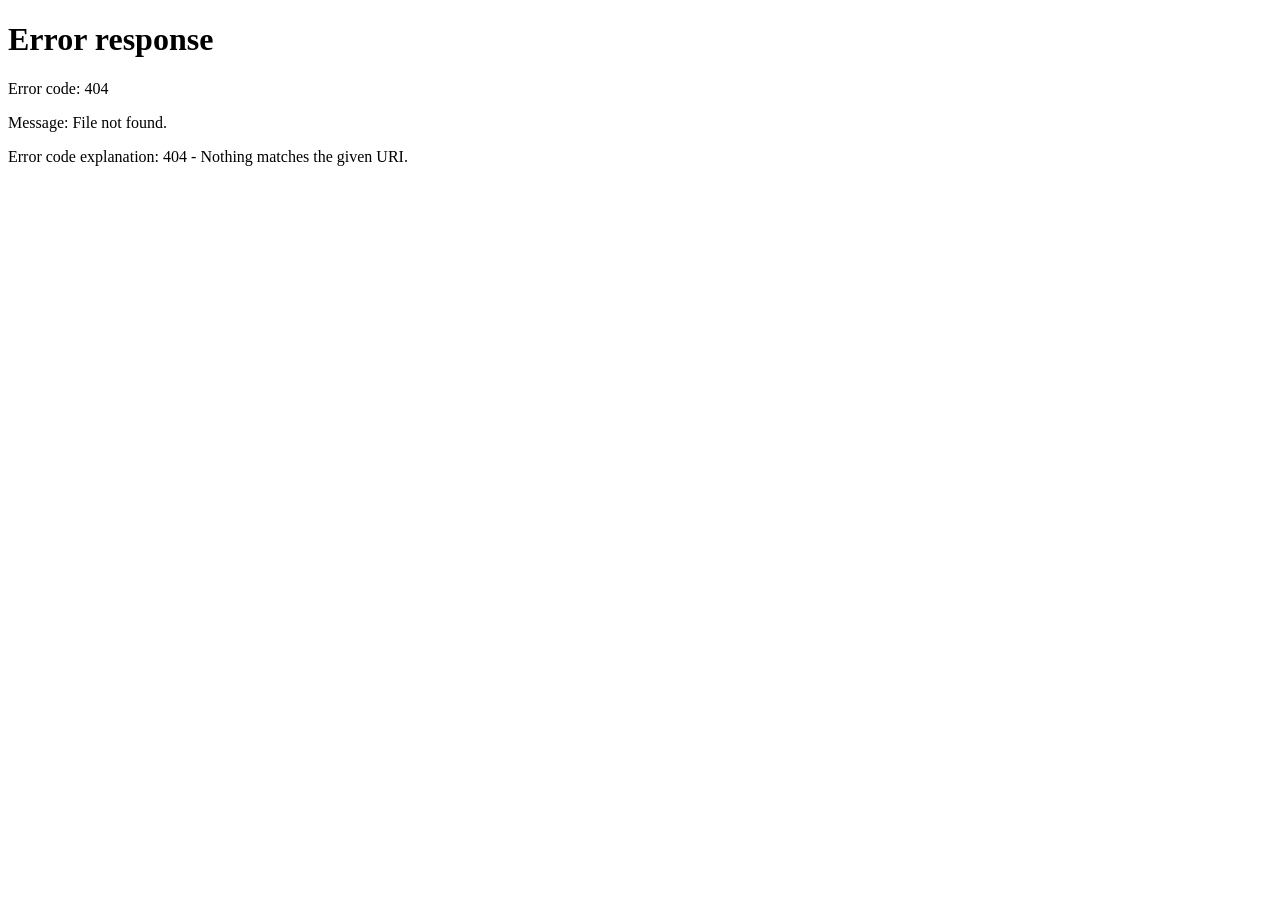
==== commit 66110fcc: "Quita .html de las direcciones (cleanUrls en Vercel y enlaces actualizados) Co-Authored-By: Claude S" ====
--- a/index.html
+++ b/index.html
@@ -31,10 +31,10 @@
     </div>
     <nav class="tabsbar" id="menu" aria-label="Menú principal">
       <a href="#inicio" class="tab active" aria-current="page">Inicio</a>
-      <a href="generar-listado.html" class="tab">Generar listado</a>
-      <a href="ingreso-datos.html" class="tab">Ingreso de datos</a>
+      <a href="/generar-listado" class="tab">Generar listado</a>
+      <a href="/ingreso-datos" class="tab">Ingreso de datos</a>
       <a href="#" class="tab">Auditorías</a>
-      <a href="documentos-campo.html" class="tab">Documentos de Campo</a>
+      <a href="/documentos-campo" class="tab">Documentos de Campo</a>
     </nav>
   </header>
 
--- a/css/styles.css
+++ b/css/styles.css
@@ -58,9 +58,9 @@
 .brand-text strong { font-size: 1rem; font-weight: 900; letter-spacing: 0.04em; }
 .brand-text small { font-size: 0.6rem; text-transform: uppercase; letter-spacing: 0.18em; color: rgba(255, 255, 255, 0.5); }
 
-.toplinks { display: flex; gap: 1.75rem; }
-.toplinks a { color: rgba(255, 255, 255, 0.85); text-decoration: none; font-size: 0.9rem; font-weight: 600; }
-.toplinks a:hover { color: #fff; }
+.toplinks { display: flex; align-items: center; gap: 0.25rem; }
+.toplinks > a { padding: 0.45rem 0.8rem; border-radius: 8px; color: rgba(255, 255, 255, 0.85); text-decoration: none; font-size: 0.88rem; font-weight: 600; }
+.toplinks > a:hover { background: rgba(255, 255, 255, 0.12); color: #fff; }
 
 .menu-toggle { display: none; background: none; border: 0; color: #fff; padding: 0.25rem; }
 
@@ -437,10 +437,15 @@
 .field input[type="file"]::file-selector-button:hover { background: var(--f1-orange); }
 
 /* ---------- Inicio de sesión ---------- */
-.sesion-usuario { color: #fff; display: inline-flex; align-items: center; gap: 0.75rem; }
-.sesion-usuario span { font-size: 0.85rem; opacity: 0.85; }
-.sesion-usuario button { padding: 0; border: 0; background: none; color: inherit; font: inherit; font-weight: 600; cursor: pointer; }
-.sesion-usuario button:hover { color: var(--f1-orange); }
+.sesion-usuario { display: flex; align-items: center; gap: 0.65rem; margin-left: 0.75rem; padding-left: 1rem; border-left: 1px solid rgba(255, 255, 255, 0.2); color: #fff; }
+.sesion-avatar { display: grid; place-items: center; width: 2.1rem; height: 2.1rem; flex: none; border-radius: 50%; background: var(--f1-orange); color: #fff; font-size: 0.9rem; font-weight: 800; }
+.sesion-datos { display: grid; line-height: 1.2; min-width: 0; }
+.sesion-datos strong { max-width: 12rem; overflow: hidden; text-overflow: ellipsis; white-space: nowrap; font-size: 0.82rem; font-weight: 700; }
+.sesion-datos small { font-size: 0.62rem; font-weight: 700; letter-spacing: 0.12em; text-transform: uppercase; color: rgba(255, 255, 255, 0.55); }
+.btn-salir { display: inline-flex; align-items: center; gap: 0.4rem; margin-left: 0.4rem; padding: 0.45rem 0.85rem; border: 1px solid rgba(255, 255, 255, 0.35); border-radius: 999px; background: transparent; color: #fff; font: inherit; font-size: 0.8rem; font-weight: 700; cursor: pointer; white-space: nowrap; }
+.btn-salir:hover { background: var(--f1-orange); border-color: var(--f1-orange); }
+.tab-salir { display: none; border: 0; text-align: left; cursor: pointer; }
+@media (max-width: 640px) { .tab-salir { display: block; margin-top: 0.75rem; background: rgba(255, 255, 255, 0.06); } }
 
 /* Login: panel de marca + formulario */
 .login-body { min-height: 100vh; background: var(--f1-cream); }
@@ -549,3 +554,22 @@
 .resumen-contratas { margin-top: 1.5rem; padding: 1.25rem 1.5rem; }
 .resumen-contratas h2 { margin: 0 0 0.2rem; font-size: 1.05rem; }
 .resumen-contratas .muted { margin: 0 0 0.9rem; }
+.doc-fechas { display: flex; flex-wrap: wrap; gap: 0.5rem 0.75rem; }
+.doc-fecha { display: grid; gap: 0.15rem; font-size: 0.7rem; font-weight: 700; color: var(--f1-stone); }
+.doc-fecha input { padding: 0.3rem 0.45rem; border: 1px solid var(--f1-border); border-radius: 6px; background: #fff; color: var(--f1-ink); font: inherit; font-size: 0.8rem; }
+.doc-fecha input:focus { outline: 2px solid var(--f1-orange); outline-offset: 0; border-color: transparent; }
+.doc-fecha .req { font-style: normal; }
+
+/* Tabla de documentos de campo registrados */
+.registros .tabla-listado { min-width: 50rem; table-layout: auto; }
+.registros tbody td { vertical-align: middle; }
+.registros td.nowrap { white-space: nowrap; }
+.registros td.col-texto { min-width: 8rem; max-width: 16rem; overflow-wrap: anywhere; }
+.registros thead th { white-space: nowrap; }
+.registros tbody tr:hover { background: var(--f1-tag); }
+.btn-docs {
+  padding: 0.35rem 0.8rem; border: 1px solid var(--f1-border); border-radius: 999px; background: #fff;
+  color: var(--f1-ink); font: inherit; font-size: 0.78rem; font-weight: 700; cursor: pointer;
+}
+.btn-docs:hover { background: var(--f1-ink); border-color: var(--f1-ink); color: #fff; }
+.campo-docs-sub { margin: -0.6rem 0 1rem; }
